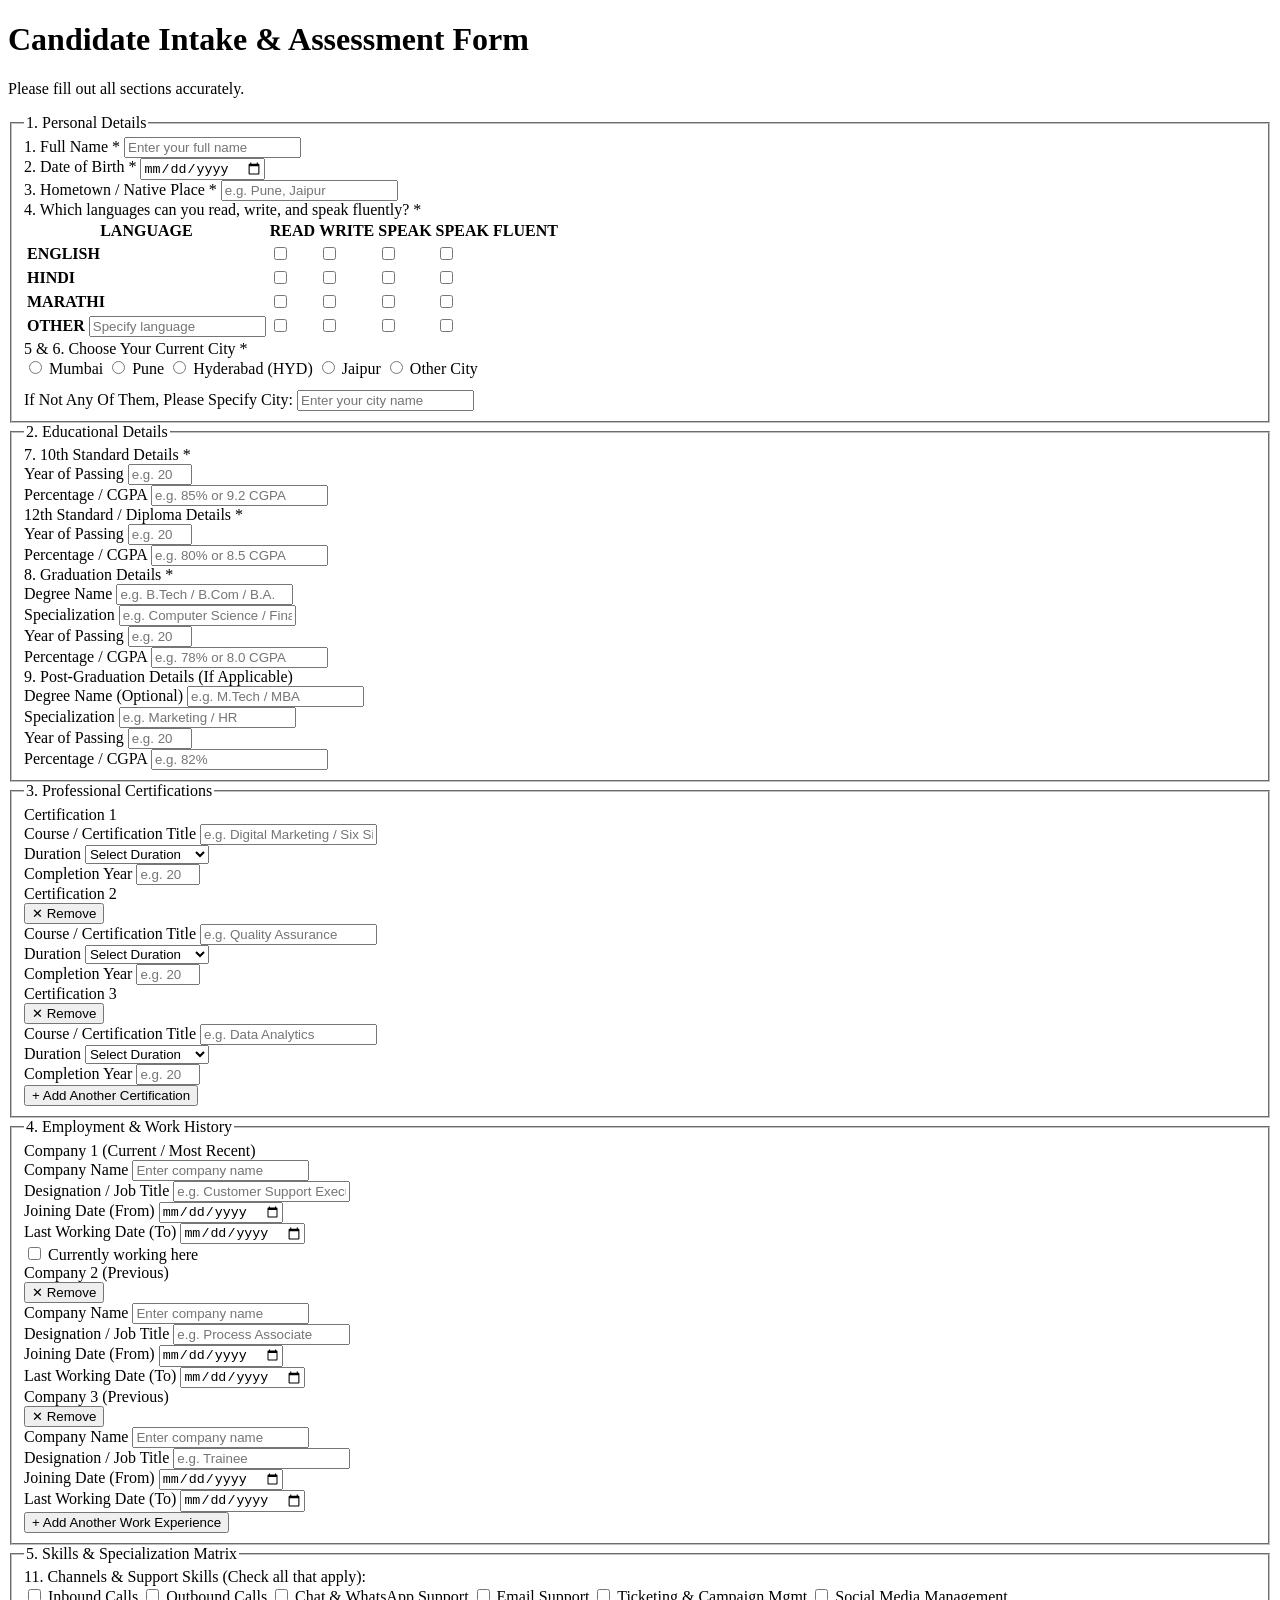
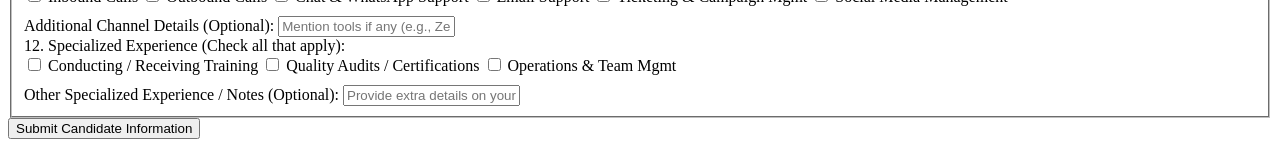
==== Extra_Stuff/index.html @ 7c862af6 "Body_Part_Hasbeen_Done" ====
<!DOCTYPE html>
<html lang="en">
<head>
    <meta charset="UTF-8">
    <meta name="viewport" content="width=device-width, initial-scale=1.0">
    <title>Candidate Evaluation & Application Form</title>
    <link rel="stylesheet" href="Google_Form.css">
</head>
<body>

<div class="container">
    <div class="form-header">
        <h1>Candidate Intake & Assessment Form</h1>
        <p>Please fill out all sections accurately.</p>
    </div>

    <form id="candidateForm">

        <!-- 1. Demographics -->
        <fieldset>
            <legend>1. Personal Details</legend>
            <div class="form-group">
                <label for="fullName">1. Full Name *</label>
                <input type="text" id="fullName" name="fullName" placeholder="Enter your full name" required>
            </div>

            <div class="form-row">
                <div class="form-group col">
                    <label for="dob">2. Date of Birth *</label>
                    <input type="date" id="dob" name="dob" required>
                </div>
                <div class="form-group col">
                    <label for="nativePlace">3. Hometown / Native Place *</label>
                    <input type="text" id="nativePlace" name="nativePlace" placeholder="e.g. Pune, Jaipur" required>
                </div>
            </div>

            <!-- 4. Language Matrix -->
            <div class="form-group">
                <label>4. Which languages can you read, write, and speak fluently? *</label>
                <div class="table-responsive">
                    <table class="matrix-table">
                        <thead>
                            <tr>
                                <th>LANGUAGE</th>
                                <th>READ</th>
                                <th>WRITE</th>
                                <th>SPEAK</th>
                                <th>SPEAK FLUENT</th>
                            </tr>
                        </thead>
                        <tbody>
                            <tr>
                                <td><strong>ENGLISH</strong></td>
                                <td><input type="checkbox" name="lang_english" value="Read"></td>
                                <td><input type="checkbox" name="lang_english" value="Write"></td>
                                <td><input type="checkbox" name="lang_english" value="Speak"></td>
                                <td><input type="checkbox" name="lang_english" value="Speak Fluent"></td>
                            </tr>
                            <tr>
                                <td><strong>HINDI</strong></td>
                                <td><input type="checkbox" name="lang_hindi" value="Read"></td>
                                <td><input type="checkbox" name="lang_hindi" value="Write"></td>
                                <td><input type="checkbox" name="lang_hindi" value="Speak"></td>
                                <td><input type="checkbox" name="lang_hindi" value="Speak Fluent"></td>
                            </tr>
                            <tr>
                                <td><strong>MARATHI</strong></td>
                                <td><input type="checkbox" name="lang_marathi" value="Read"></td>
                                <td><input type="checkbox" name="lang_marathi" value="Write"></td>
                                <td><input type="checkbox" name="lang_marathi" value="Speak"></td>
                                <td><input type="checkbox" name="lang_marathi" value="Speak Fluent"></td>
                            </tr>
                            <tr>
                                <td>
                                    <strong>OTHER</strong>
                                    <input type="text" id="otherLangName" name="otherLangName" placeholder="Specify language" class="inline-input">
                                </td>
                                <td><input type="checkbox" name="lang_other" value="Read"></td>
                                <td><input type="checkbox" name="lang_other" value="Write"></td>
                                <td><input type="checkbox" name="lang_other" value="Speak"></td>
                                <td><input type="checkbox" name="lang_other" value="Speak Fluent"></td>
                            </tr>
                        </tbody>
                    </table>
                </div>
            </div>

            <!-- 5 & 6. Choose City -->
            <div class="form-group">
                <label>5 & 6. Choose Your Current City *</label>
                <div class="radio-grid">
                    <label class="radio-card">
                        <input type="radio" name="citySelection" value="Mumbai" required onclick="toggleOtherCity(false)">
                        <span>Mumbai</span>
                    </label>
                    <label class="radio-card">
                        <input type="radio" name="citySelection" value="Pune" onclick="toggleOtherCity(false)">
                        <span>Pune</span>
                    </label>
                    <label class="radio-card">
                        <input type="radio" name="citySelection" value="HYD" onclick="toggleOtherCity(false)">
                        <span>Hyderabad (HYD)</span>
                    </label>
                    <label class="radio-card">
                        <input type="radio" name="citySelection" value="Jaipur" onclick="toggleOtherCity(false)">
                        <span>Jaipur</span>
                    </label>
                    <label class="radio-card">
                        <input type="radio" name="citySelection" value="Other" onclick="toggleOtherCity(true)">
                        <span>Other City</span>
                    </label>
                </div>
                <div id="otherCityContainer" class="form-group hidden" style="margin-top: 12px;">
                    <label for="otherCityInput">If Not Any Of Them, Please Specify City:</label>
                    <input type="text" id="otherCityInput" name="otherCityInput" placeholder="Enter your city name">
                </div>
            </div>
        </fieldset>

        <!-- 2. Education -->
        <fieldset>
            <legend>2. Educational Details</legend>

            <!-- 7. 10th Standard -->
            <div class="section-subtitle">7. 10th Standard Details *</div>
            <div class="form-row">
                <div class="form-group col">
                    <label for="edu10thYear">Year of Passing</label>
                    <input type="number" id="edu10thYear" name="edu10thYear" placeholder="e.g. 2018" min="1980" max="2030" required>
                </div>
                <div class="form-group col">
                    <label for="edu10thScore">Percentage / CGPA</label>
                    <input type="text" id="edu10thScore" name="edu10thScore" placeholder="e.g. 85% or 9.2 CGPA" required>
                </div>
            </div>

            <!-- 12th Standard / Diploma Details -->
            <div class="section-subtitle">12th Standard / Diploma Details *</div>
            <div class="form-row">
                <div class="form-group col">
                    <label for="edu12thYear">Year of Passing</label>
                    <input type="number" id="edu12thYear" name="edu12thYear" placeholder="e.g. 2020" min="1980" max="2030" required>
                </div>
                <div class="form-group col">
                    <label for="edu12thScore">Percentage / CGPA</label>
                    <input type="text" id="edu12thScore" name="edu12thScore" placeholder="e.g. 80% or 8.5 CGPA" required>
                </div>
            </div>

            <!-- 8. Graduation -->
            <div class="section-subtitle">8. Graduation Details *</div>
            <div class="form-row">
                <div class="form-group col">
                    <label for="degreeName">Degree Name</label>
                    <input type="text" id="degreeName" name="degreeName" placeholder="e.g. B.Tech / B.Com / B.A." required>
                </div>
                <div class="form-group col">
                    <label for="degreeSpec">Specialization</label>
                    <input type="text" id="degreeSpec" name="degreeSpec" placeholder="e.g. Computer Science / Finance" required>
                </div>
            </div>
            <div class="form-row">
                <div class="form-group col">
                    <label for="degreeYear">Year of Passing</label>
                    <input type="number" id="degreeYear" name="degreeYear" placeholder="e.g. 2022" min="1980" max="2030" required>
                </div>
                <div class="form-group col">
                    <label for="degreeScore">Percentage / CGPA</label>
                    <input type="text" id="degreeScore" name="degreeScore" placeholder="e.g. 78% or 8.0 CGPA" required>
                </div>
            </div>

            <!-- 9. Post-Graduation -->
            <div class="section-subtitle">9. Post-Graduation Details (If Applicable)</div>
            <div class="form-row">
                <div class="form-group col">
                    <label for="pgName">Degree Name (Optional)</label>
                    <input type="text" id="pgName" name="pgName" placeholder="e.g. M.Tech / MBA">
                </div>
                <div class="form-group col">
                    <label for="pgSpec">Specialization</label>
                    <input type="text" id="pgSpec" name="pgSpec" placeholder="e.g. Marketing / HR">
                </div>
            </div>
            <div class="form-row">
                <div class="form-group col">
                    <label for="pgYear">Year of Passing</label>
                    <input type="number" id="pgYear" name="pgYear" placeholder="e.g. 2024" min="1980" max="2030">
                </div>
                <div class="form-group col">
                    <label for="pgScore">Percentage / CGPA</label>
                    <input type="text" id="pgScore" name="pgScore" placeholder="e.g. 82%">
                </div>
            </div>
        </fieldset>

        <!-- 3. SEPARATE FIELDSET FOR PROFESSIONAL CERTIFICATIONS -->
        <fieldset>
            <legend>3. Professional Certifications</legend>
            
            <!-- Certification 1 (Always Visible) -->
            <div class="dynamic-block" id="certBlock1">
                <div class="section-subtitle">Certification 1</div>
                <div class="form-row">
                    <div class="form-group col">
                        <label for="certName1">Course / Certification Title</label>
                        <input type="text" id="certName1" name="certName1" placeholder="e.g. Digital Marketing / Six Sigma">
                    </div>
                    <div class="form-group col">
                        <label for="certDuration1">Duration</label>
                        <select id="certDuration1" name="certDuration1">
                            <option value="">Select Duration</option>
                            <option value="1-3 Months">1 - 3 Months</option>
                            <option value="6 Months">6 Months</option>
                            <option value="1 Year">1 Year</option>
                            <option value="1+ Year">More than 1 Year</option>
                        </select>
                    </div>
                    <div class="form-group col">
                        <label for="certYear1">Completion Year</label>
                        <input type="number" id="certYear1" name="certYear1" placeholder="e.g. 2024" min="1980" max="2030">
                    </div>
                </div>
            </div>

            <!-- Certification 2 (Hidden by default) -->
            <div class="dynamic-block hidden" id="certBlock2">
                <div class="block-header">
                    <div class="section-subtitle">Certification 2</div>
                    <button type="button" class="btn-remove" onclick="removeCertBlock(2)">✕ Remove</button>
                </div>
                <div class="form-row">
                    <div class="form-group col">
                        <label for="certName2">Course / Certification Title</label>
                        <input type="text" id="certName2" name="certName2" placeholder="e.g. Quality Assurance">
                    </div>
                    <div class="form-group col">
                        <label for="certDuration2">Duration</label>
                        <select id="certDuration2" name="certDuration2">
                            <option value="">Select Duration</option>
                            <option value="1-3 Months">1 - 3 Months</option>
                            <option value="6 Months">6 Months</option>
                            <option value="1 Year">1 Year</option>
                            <option value="1+ Year">More than 1 Year</option>
                        </select>
                    </div>
                    <div class="form-group col">
                        <label for="certYear2">Completion Year</label>
                        <input type="number" id="certYear2" name="certYear2" placeholder="e.g. 2024" min="1980" max="2030">
                    </div>
                </div>
            </div>

            <!-- Certification 3 (Hidden by default) -->
            <div class="dynamic-block hidden" id="certBlock3">
                <div class="block-header">
                    <div class="section-subtitle">Certification 3</div>
                    <button type="button" class="btn-remove" onclick="removeCertBlock(3)">✕ Remove</button>
                </div>
                <div class="form-row">
                    <div class="form-group col">
                        <label for="certName3">Course / Certification Title</label>
                        <input type="text" id="certName3" name="certName3" placeholder="e.g. Data Analytics">
                    </div>
                    <div class="form-group col">
                        <label for="certDuration3">Duration</label>
                        <select id="certDuration3" name="certDuration3">
                            <option value="">Select Duration</option>
                            <option value="1-3 Months">1 - 3 Months</option>
                            <option value="6 Months">6 Months</option>
                            <option value="1 Year">1 Year</option>
                            <option value="1+ Year">More than 1 Year</option>
                        </select>
                    </div>
                    <div class="form-group col">
                        <label for="certYear3">Completion Year</label>
                        <input type="number" id="certYear3" name="certYear3" placeholder="e.g. 2024" min="1980" max="2030">
                    </div>
                </div>
            </div>

            <button type="button" class="btn-add" id="addCertBtn" onclick="addCertBlock()">+ Add Another Certification</button>
        </fieldset>

        <!-- 4. SEPARATE FIELDSET FOR EMPLOYMENT & WORK HISTORY -->
        <fieldset>
            <legend>4. Employment & Work History</legend>

            <!-- Company 1 (Always Visible) -->
            <div class="dynamic-block" id="empBlock1">
                <div class="section-subtitle">Company 1 (Current / Most Recent)</div>
                <div class="form-row">
                    <div class="form-group col">
                        <label for="companyName1">Company Name</label>
                        <input type="text" id="companyName1" name="companyName1" placeholder="Enter company name">
                    </div>
                    <div class="form-group col">
                        <label for="jobTitle1">Designation / Job Title</label>
                        <input type="text" id="jobTitle1" name="jobTitle1" placeholder="e.g. Customer Support Executive">
                    </div>
                </div>
                <div class="form-row">
                    <div class="form-group col">
                        <label for="startDate1">Joining Date (From)</label>
                        <input type="date" id="startDate1" name="startDate1">
                    </div>
                    <div class="form-group col">
                        <label for="endDate1">Last Working Date (To)</label>
                        <input type="date" id="endDate1" name="endDate1">
                    </div>
                </div>
                <div class="form-group">
                    <label class="checkbox-inline">
                        <input type="checkbox" id="currentlyWorking1" name="currentlyWorking1" onclick="toggleEndDate(this, 'endDate1')">
                        <span>Currently working here</span>
                    </label>
                </div>
            </div>

            <!-- Company 2 (Hidden by default) -->
            <div class="dynamic-block hidden" id="empBlock2">
                <div class="block-header">
                    <div class="section-subtitle">Company 2 (Previous)</div>
                    <button type="button" class="btn-remove" onclick="removeEmpBlock(2)">✕ Remove</button>
                </div>
                <div class="form-row">
                    <div class="form-group col">
                        <label for="companyName2">Company Name</label>
                        <input type="text" id="companyName2" name="companyName2" placeholder="Enter company name">
                    </div>
                    <div class="form-group col">
                        <label for="jobTitle2">Designation / Job Title</label>
                        <input type="text" id="jobTitle2" name="jobTitle2" placeholder="e.g. Process Associate">
                    </div>
                </div>
                <div class="form-row">
                    <div class="form-group col">
                        <label for="startDate2">Joining Date (From)</label>
                        <input type="date" id="startDate2" name="startDate2">
                    </div>
                    <div class="form-group col">
                        <label for="endDate2">Last Working Date (To)</label>
                        <input type="date" id="endDate2" name="endDate2">
                    </div>
                </div>
            </div>

            <!-- Company 3 (Hidden by default) -->
            <div class="dynamic-block hidden" id="empBlock3">
                <div class="block-header">
                    <div class="section-subtitle">Company 3 (Previous)</div>
                    <button type="button" class="btn-remove" onclick="removeEmpBlock(3)">✕ Remove</button>
                </div>
                <div class="form-row">
                    <div class="form-group col">
                        <label for="companyName3">Company Name</label>
                        <input type="text" id="companyName3" name="companyName3" placeholder="Enter company name">
                    </div>
                    <div class="form-group col">
                        <label for="jobTitle3">Designation / Job Title</label>
                        <input type="text" id="jobTitle3" name="jobTitle3" placeholder="e.g. Trainee">
                    </div>
                </div>
                <div class="form-row">
                    <div class="form-group col">
                        <label for="startDate3">Joining Date (From)</label>
                        <input type="date" id="startDate3" name="startDate3">
                    </div>
                    <div class="form-group col">
                        <label for="endDate3">Last Working Date (To)</label>
                        <input type="date" id="endDate3" name="endDate3">
                    </div>
                </div>
            </div>

            <button type="button" class="btn-add" id="addEmpBtn" onclick="addEmpBlock()">+ Add Another Work Experience</button>
        </fieldset>

        <!-- 5. SKILLS MATRIX -->
        <fieldset>
            <legend>5. Skills & Specialization Matrix</legend>
            
            <div class="form-group">
                <label>11. Channels & Support Skills (Check all that apply):</label>
                <div class="checkbox-grid">
                    <label class="checkbox-card"><input type="checkbox" name="channels" value="Inbound Calls"> Inbound Calls</label>
                    <label class="checkbox-card"><input type="checkbox" name="channels" value="Outbound Calls"> Outbound Calls</label>
                    <label class="checkbox-card"><input type="checkbox" name="channels" value="Chat & WhatsApp Support"> Chat & WhatsApp Support</label>
                    <label class="checkbox-card"><input type="checkbox" name="channels" value="Email Support"> Email Support</label>
                    <label class="checkbox-card"><input type="checkbox" name="channels" value="Ticketing & Campaign Mgmt"> Ticketing & Campaign Mgmt</label>
                    <label class="checkbox-card"><input type="checkbox" name="channels" value="Social Media Management"> Social Media Management</label>
                </div>
                <div class="form-group" style="margin-top: 10px;">
                    <label for="channelDetails">Additional Channel Details (Optional):</label>
                    <input type="text" id="channelDetails" name="channelDetails" placeholder="Mention tools if any (e.g., Zendesk, Salesforce)">
                </div>
            </div>

            <div class="form-group">
                <label>12. Specialized Experience (Check all that apply):</label>
                <div class="checkbox-grid">
                    <label class="checkbox-card"><input type="checkbox" name="specializedExp" value="Conducting / Receiving Training"> Conducting / Receiving Training</label>
                    <label class="checkbox-card"><input type="checkbox" name="specializedExp" value="Quality Audits / Quality Certifications"> Quality Audits / Certifications</label>
                    <label class="checkbox-card"><input type="checkbox" name="specializedExp" value="Operations & Team Mgmt"> Operations & Team Mgmt</label>
                </div>
                <div class="form-group" style="margin-top: 10px;">
                    <label for="specializedDetails">Other Specialized Experience / Notes (Optional):</label>
                    <input type="text" id="specializedDetails" name="specializedDetails" placeholder="Provide extra details on your specialized experience">
                </div>
            </div>
        </fieldset>

        <button type="submit" id="submitBtn">Submit Candidate Information</button>
    </form>

    <div id="status-message"></div>
</div>

<script>
    const SHEETDB_URL = 'https://sheetdb.io/api/v1/zm8cirmcijdrq';

    // Certification Dynamic Show/Hide Logic
    let certCount = 1;
    function addCertBlock() {
        if (certCount < 3) {
            certCount++;
            document.getElementById(`certBlock${certCount}`).classList.remove('hidden');
            if (certCount === 3) {
                document.getElementById('addCertBtn').style.display = 'none';
            }
        }
    }
    function removeCertBlock(num) {
        document.getElementById(`certBlock${num}`).classList.add('hidden');
        document.getElementById(`certName${num}`).value = '';
        document.getElementById(`certDuration${num}`).value = '';
        document.getElementById(`certYear${num}`).value = '';
        certCount--;
        document.getElementById('addCertBtn').style.display = 'inline-block';
    }

    // Employment Dynamic Show/Hide Logic
    let empCount = 1;
    function addEmpBlock() {
        if (empCount < 3) {
            empCount++;
            document.getElementById(`empBlock${empCount}`).classList.remove('hidden');
            if (empCount === 3) {
                document.getElementById('addEmpBtn').style.display = 'none';
            }
        }
    }
    function removeEmpBlock(num) {
        document.getElementById(`empBlock${num}`).classList.add('hidden');
        document.getElementById(`companyName${num}`).value = '';
        document.getElementById(`jobTitle${num}`).value = '';
        document.getElementById(`startDate${num}`).value = '';
        document.getElementById(`endDate${num}`).value = '';
        empCount--;
        document.getElementById('addEmpBtn').style.display = 'inline-block';
    }

    function toggleOtherCity(isOther) {
        const container = document.getElementById('otherCityContainer');
        const input = document.getElementById('otherCityInput');
        if (isOther) {
            container.classList.remove('hidden');
            input.required = true;
        } else {
            container.classList.add('hidden');
            input.required = false;
            input.value = '';
        }
    }

    function toggleEndDate(checkbox, targetId) {
        const endDateInput = document.getElementById(targetId);
        if (checkbox.checked) {
            endDateInput.value = '';
            endDateInput.disabled = true;
        } else {
            endDateInput.disabled = false;
        }
    }

    const form = document.getElementById('candidateForm');
    const submitBtn = document.getElementById('submitBtn');
    const statusMsg = document.getElementById('status-message');

    form.addEventListener('submit', e => {
        e.preventDefault();

        submitBtn.disabled = true;
        submitBtn.innerText = 'Submitting...';
        statusMsg.style.display = 'none';

        const dataObj = {
            fullName: document.getElementById('fullName').value.trim(),
            dob: document.getElementById('dob').value,
            nativePlace: document.getElementById('nativePlace').value.trim(),
            city: getCityValue(),

            // Education
            edu10thYear: document.getElementById('edu10thYear').value,
            edu10thScore: document.getElementById('edu10thScore').value.trim(),
            edu12thYear: document.getElementById('edu12thYear').value,
            edu12thScore: document.getElementById('edu12thScore').value.trim(),
            degreeName: document.getElementById('degreeName').value.trim(),
            degreeSpec: document.getElementById('degreeSpec').value.trim(),
            degreeYear: document.getElementById('degreeYear').value,
            degreeScore: document.getElementById('degreeScore').value.trim(),
            pgName: document.getElementById('pgName').value.trim(),
            pgSpec: document.getElementById('pgSpec').value.trim(),
            pgYear: document.getElementById('pgYear').value,
            pgScore: document.getElementById('pgScore').value.trim(),

            // Certifications (1, 2, 3)
            certName1: document.getElementById('certName1').value.trim(),
            certDuration1: document.getElementById('certDuration1').value,
            certYear1: document.getElementById('certYear1').value,
            certName2: document.getElementById('certName2').value.trim(),
            certDuration2: document.getElementById('certDuration2').value,
            certYear2: document.getElementById('certYear2').value,
            certName3: document.getElementById('certName3').value.trim(),
            certDuration3: document.getElementById('certDuration3').value,
            certYear3: document.getElementById('certYear3').value,

            // Employment (1, 2, 3)
            companyName1: document.getElementById('companyName1').value.trim(),
            jobTitle1: document.getElementById('jobTitle1').value.trim(),
            startDate1: document.getElementById('startDate1').value,
            endDate1: document.getElementById('currentlyWorking1').checked ? 'Present' : document.getElementById('endDate1').value,
            
            companyName2: document.getElementById('companyName2').value.trim(),
            jobTitle2: document.getElementById('jobTitle2').value.trim(),
            startDate2: document.getElementById('startDate2').value,
            endDate2: document.getElementById('endDate2').value,

            companyName3: document.getElementById('companyName3').value.trim(),
            jobTitle3: document.getElementById('jobTitle3').value.trim(),
            startDate3: document.getElementById('startDate3').value,
            endDate3: document.getElementById('endDate3').value,

            // Skills & Languages
            channels: getCheckedValues('channels'),
            channelDetails: document.getElementById('channelDetails').value.trim(),
            specializedExp: getCheckedValues('specializedExp'),
            specializedDetails: document.getElementById('specializedDetails').value.trim(),
            languages: getFormattedLanguages()
        };

        fetch(SHEETDB_URL, {
            method: 'POST',
            headers: { 'Content-Type': 'application/json' },
            body: JSON.stringify({ data: [dataObj] })
        })
        .then(res => res.json())
        .then(data => {
            statusMsg.className = 'status-box success';
            statusMsg.innerText = 'Form submitted successfully! Your data has been recorded.';
            statusMsg.style.display = 'block';
            form.reset();
            toggleOtherCity(false);
            submitBtn.disabled = false;
            submitBtn.innerText = 'Submit Candidate Information';
        })
        .catch(err => {
            statusMsg.className = 'status-box error';
            statusMsg.innerText = 'Error submitting form. Please verify connection.';
            statusMsg.style.display = 'block';
            submitBtn.disabled = false;
            submitBtn.innerText = 'Submit Candidate Information';
        });
    });

    function getCityValue() {
        const selected = document.querySelector('input[name="citySelection"]:checked');
        if (!selected) return '';
        if (selected.value === 'Other') {
            const customCity = document.getElementById('otherCityInput').value.trim();
            return customCity ? `Other (${customCity})` : 'Other';
        }
        return selected.value;
    }

    function getCheckedValues(name) {
        return Array.from(document.querySelectorAll(`input[name="${name}"]:checked`))
            .map(cb => cb.value)
            .join(', ');
    }

    function getFormattedLanguages() {
        const languages = [
            { key: 'lang_english', name: 'English' },
            { key: 'lang_hindi', name: 'Hindi' },
            { key: 'lang_marathi', name: 'Marathi' }
        ];
        let results = [];
        languages.forEach(lang => {
            const checked = Array.from(document.querySelectorAll(`input[name="${lang.key}"]:checked`)).map(cb => cb.value);
            if (checked.length > 0) results.push(`${lang.name} (${checked.join(', ')})`);
        });
        const otherName = document.getElementById('otherLangName').value.trim();
        const otherChecked = Array.from(document.querySelectorAll('input[name="lang_other"]:checked')).map(cb => cb.value);
        if (otherChecked.length > 0 || otherName) {
            const nameLabel = otherName ? `Other - ${otherName}` : 'Other';
            results.push(`${nameLabel} (${otherChecked.join(', ')})`);
        }
        return results.join('; ');
    }
</script>

</body>
</html>
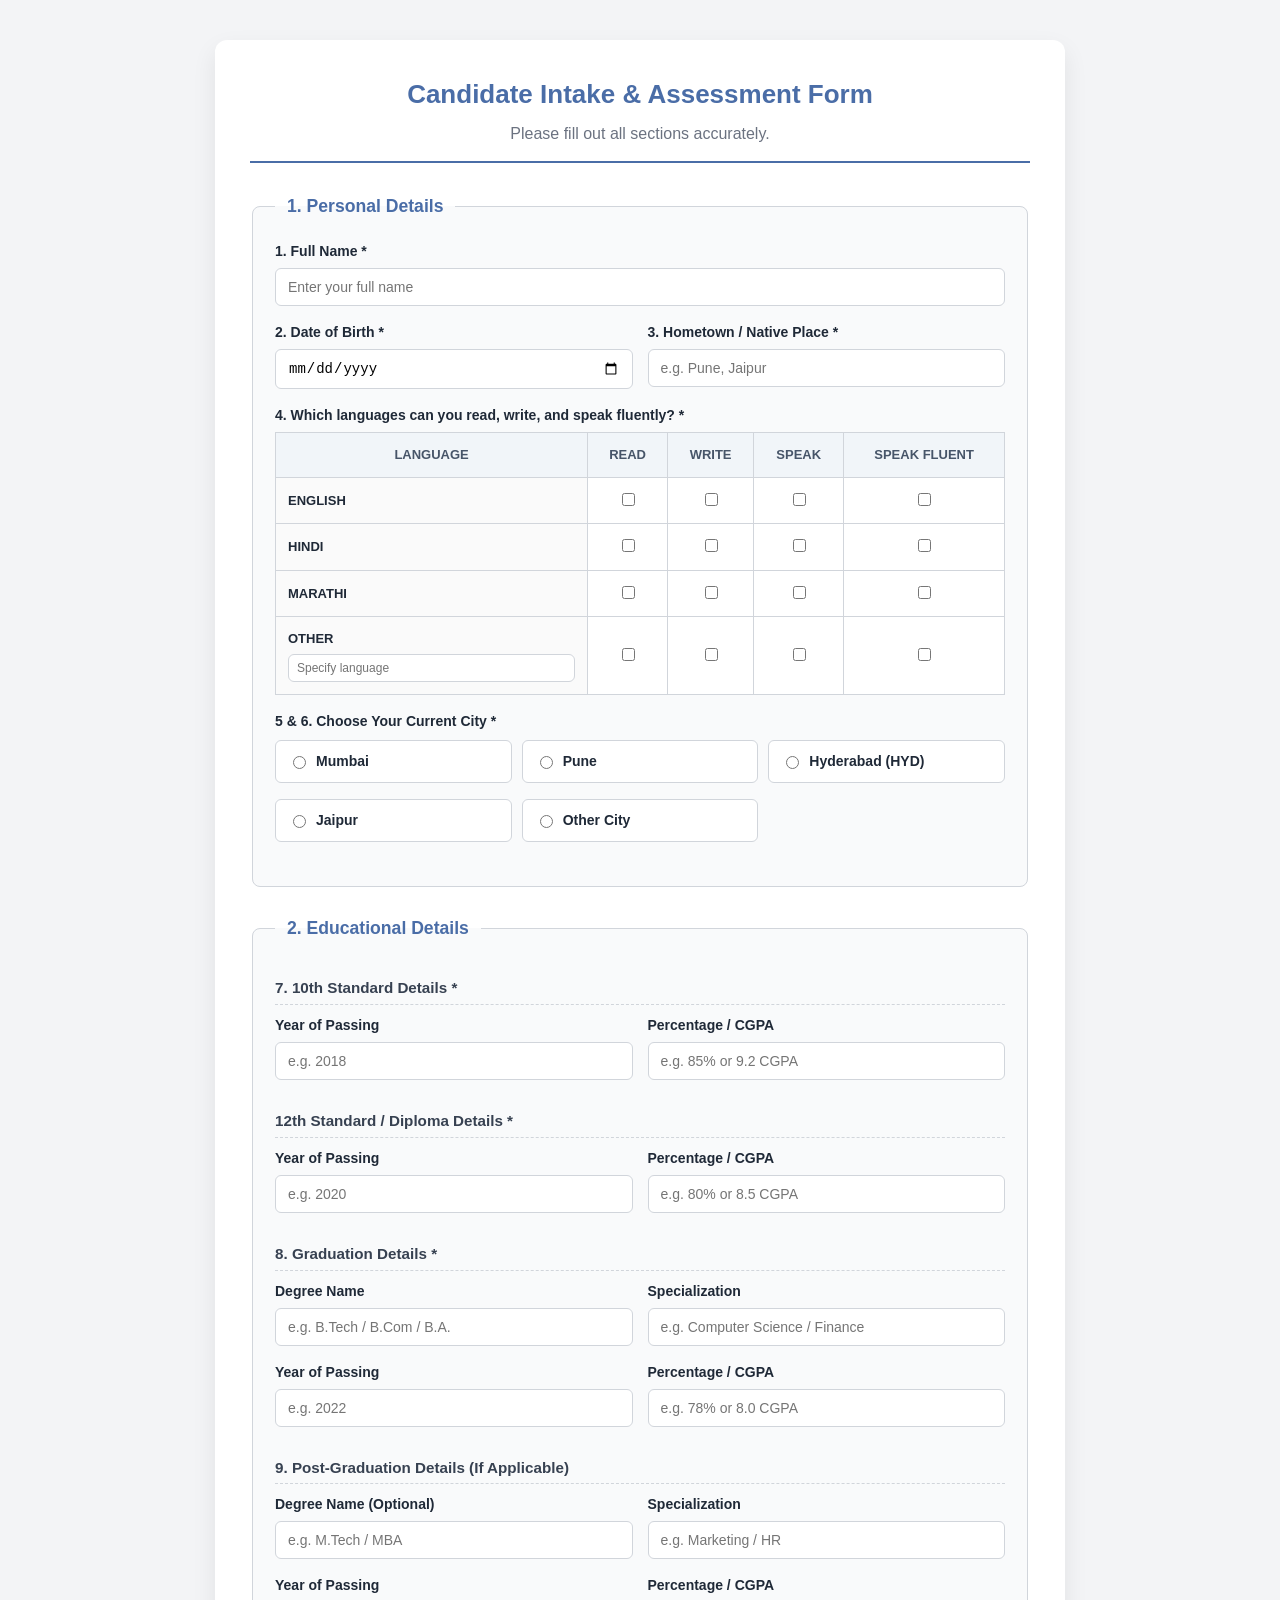
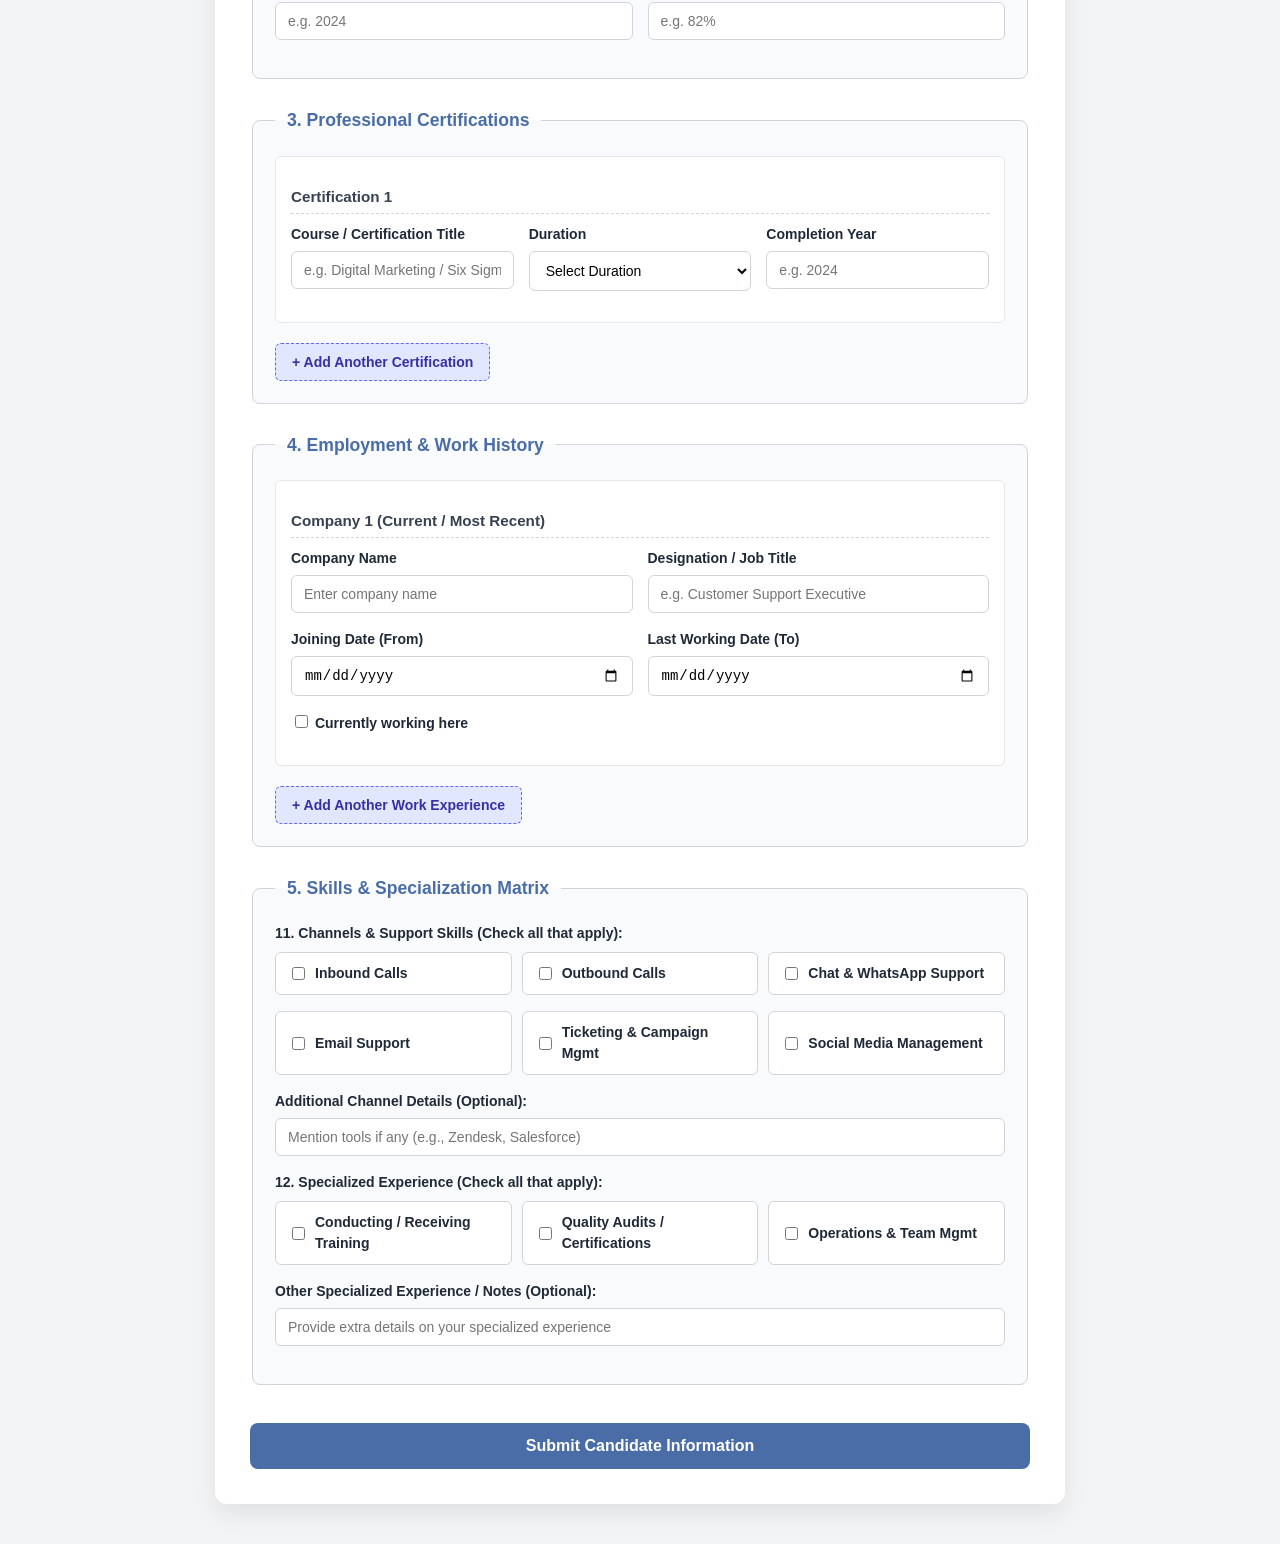
==== commit 4d6363a3: "Href_CHnages_Done" ====
--- a/Extra_Stuff/index.html
+++ b/Extra_Stuff/index.html
@@ -4,7 +4,7 @@
     <meta charset="UTF-8">
     <meta name="viewport" content="width=device-width, initial-scale=1.0">
     <title>Candidate Evaluation & Application Form</title>
-    <link rel="stylesheet" href="Google_Form.css">
+    <link rel="stylesheet" href="style.css">
 </head>
 <body>
 
--- a/Extra_Stuff/style.css
+++ b/Extra_Stuff/style.css
@@ -0,0 +1,197 @@
+:root {
+    --primary-color: #4a6da7;
+    --primary-dark: #375382;
+    --bg-color: #f3f4f6;
+    --card-bg: #ffffff;
+    --border-color: #d1d5db;
+    --text-color: #1f2937;
+    --light-bg: #f9fafb;
+    --accent-green: #10b981;
+    --accent-red: #ef4444;
+}
+
+* { box-sizing: border-box; }
+
+body {
+    font-family: -apple-system, BlinkMacSystemFont, "Segoe UI", Roboto, Helvetica, Arial, sans-serif;
+    background-color: var(--bg-color);
+    color: var(--text-color);
+    line-height: 1.5;
+    margin: 0;
+    padding: 20px;
+}
+
+.container {
+    max-width: 850px;
+    margin: 20px auto;
+    background: var(--card-bg);
+    padding: 35px;
+    border-radius: 12px;
+    box-shadow: 0 10px 25px rgba(0, 0, 0, 0.08);
+}
+
+.form-header {
+    text-align: center;
+    margin-bottom: 30px;
+    border-bottom: 2px solid var(--primary-color);
+    padding-bottom: 15px;
+}
+
+.form-header h1 { color: var(--primary-color); margin: 0 0 8px 0; font-size: 26px; }
+.form-header p { color: #6b7280; margin: 0; }
+
+fieldset {
+    border: 1px solid var(--border-color);
+    border-radius: 8px;
+    padding: 22px;
+    margin-bottom: 28px;
+    background-color: var(--light-bg);
+}
+
+legend { font-weight: 700; color: var(--primary-color); padding: 0 12px; font-size: 1.1em; }
+
+.section-subtitle {
+    font-weight: 600;
+    color: #374151;
+    margin: 14px 0 10px 0;
+    font-size: 0.95em;
+    border-bottom: 1px dashed var(--border-color);
+    padding-bottom: 4px;
+}
+
+.block-header {
+    display: flex;
+    justify-content: space-between;
+    align-items: center;
+}
+
+.dynamic-block {
+    background: #ffffff;
+    padding: 15px;
+    border: 1px solid #e5e7eb;
+    border-radius: 6px;
+    margin-bottom: 15px;
+}
+
+.form-group { margin-bottom: 16px; }
+.form-row { display: flex; gap: 15px; }
+.col { flex: 1; }
+
+@media (max-width: 650px) {
+    .form-row { flex-direction: column; gap: 0; }
+}
+
+label { display: block; margin-bottom: 6px; font-weight: 600; font-size: 14px; }
+
+input[type="text"], input[type="number"], input[type="date"], select, textarea {
+    width: 100%;
+    padding: 10px 12px;
+    border: 1px solid var(--border-color);
+    border-radius: 6px;
+    font-size: 14px;
+    background-color: #ffffff;
+}
+
+input:focus, select:focus, textarea:focus {
+    border-color: var(--primary-color);
+    outline: none;
+    box-shadow: 0 0 0 3px rgba(74, 109, 167, 0.2);
+}
+
+/* Add / Remove Buttons */
+.btn-add {
+    background-color: #e0e7ff;
+    color: #3730a3;
+    border: 1px dashed #6366f1;
+    padding: 10px 16px;
+    border-radius: 6px;
+    font-weight: 600;
+    cursor: pointer;
+    font-size: 14px;
+    display: inline-block;
+    width: auto;
+    margin-top: 5px;
+    transition: background-color 0.2s;
+}
+
+.btn-add:hover {
+    background-color: #c7d2fe;
+}
+
+.btn-remove {
+    background: transparent;
+    color: var(--accent-red);
+    border: none;
+    cursor: pointer;
+    font-weight: 600;
+    font-size: 13px;
+}
+
+.btn-remove:hover {
+    text-decoration: underline;
+}
+
+/* Radio & Checkbox grids */
+.radio-grid, .checkbox-grid {
+    display: grid;
+    grid-template-columns: repeat(auto-fill, minmax(180px, 1fr));
+    gap: 10px;
+    margin-top: 8px;
+}
+
+.radio-card, .checkbox-card {
+    display: flex;
+    align-items: center;
+    background: #ffffff;
+    border: 1px solid var(--border-color);
+    padding: 10px 12px;
+    border-radius: 6px;
+    cursor: pointer;
+    font-size: 14px;
+}
+
+.radio-card:hover, .checkbox-card:hover {
+    background-color: #eef2ff;
+    border-color: var(--primary-color);
+}
+
+.radio-card input, .checkbox-card input { margin-right: 10px; }
+
+.matrix-table {
+    width: 100%;
+    border-collapse: collapse;
+    background: #ffffff;
+    border: 1px solid var(--border-color);
+    border-radius: 6px;
+}
+
+.matrix-table th, .matrix-table td {
+    padding: 12px;
+    text-align: center;
+    border: 1px solid var(--border-color);
+    font-size: 13px;
+}
+
+.matrix-table th { background-color: #f1f5f9; font-weight: 700; color: #475569; }
+.matrix-table td:first-child { text-align: left; background-color: #fafafa; min-width: 150px; }
+
+.inline-input { margin-top: 5px; padding: 6px 8px !important; font-size: 12px !important; }
+
+#submitBtn {
+    width: 100%;
+    background-color: var(--primary-color);
+    color: white;
+    padding: 14px;
+    border: none;
+    border-radius: 8px;
+    font-size: 16px;
+    font-weight: 700;
+    cursor: pointer;
+    margin-top: 10px;
+}
+
+#submitBtn:hover { background-color: var(--primary-dark); }
+.hidden { display: none !important; }
+.status-box { margin-top: 20px; padding: 12px 16px; border-radius: 6px; text-align: center; font-weight: 600; display: none; }
+.success { background-color: #d1fae5; color: #065f46; border: 1px solid #a7f3d0; }
+.error { background-color: #fee2e2; color: #991b1b; border: 1px solid #fca5a5; }
